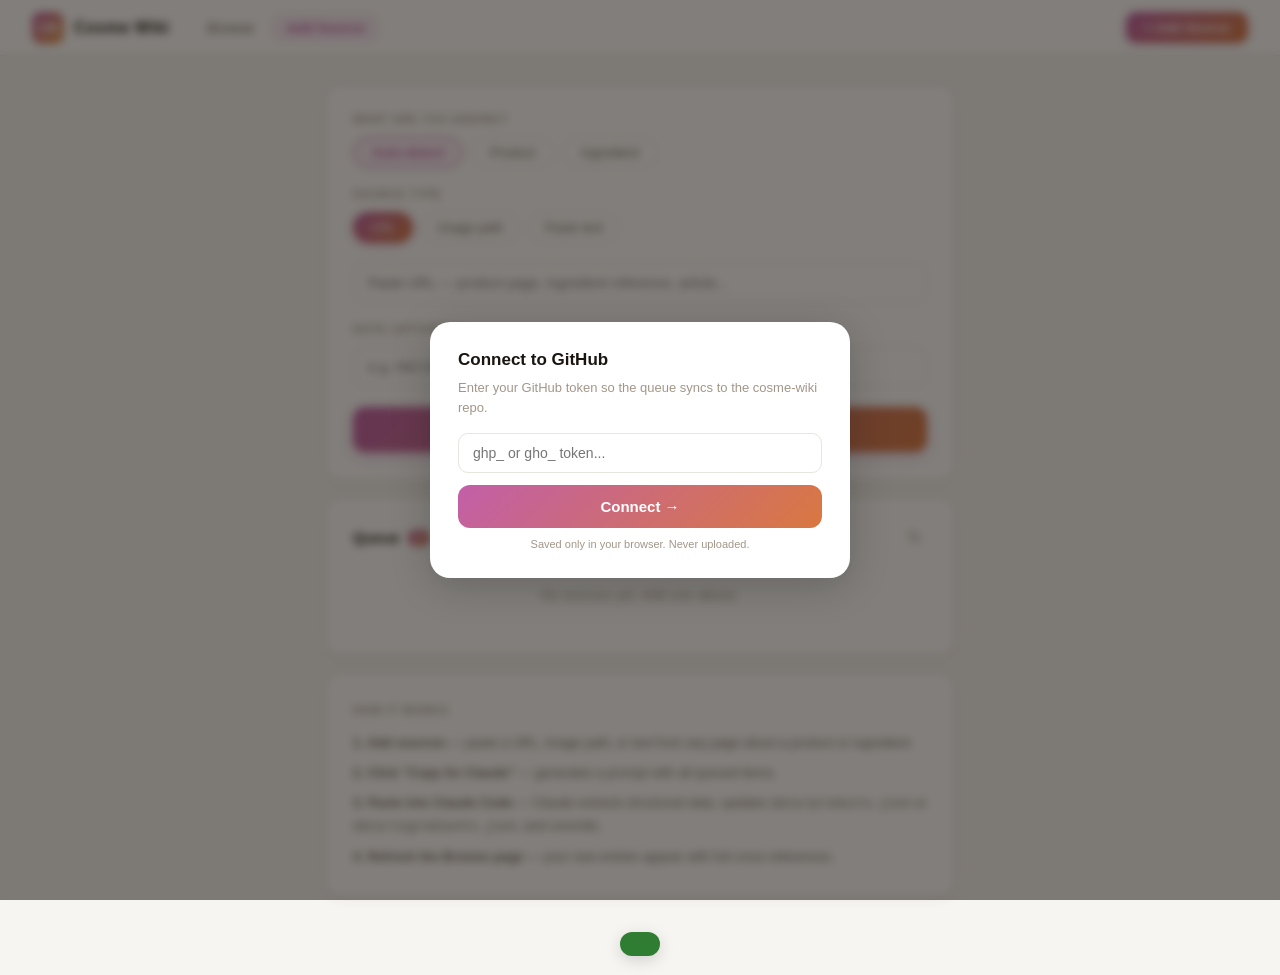
==== ingest/index.html @ 4647a8ac "Initial commit: Cosme Wiki product/ingredient database Static web app with bilingual EN/ZH product a" ====
<!DOCTYPE html>
<html lang="en">
<head>
  <meta charset="UTF-8">
  <meta name="viewport" content="width=device-width, initial-scale=1.0">
  <title>Add Source — Cosme Wiki</title>
  <link rel="stylesheet" href="../assets/style.css">
</head>
<body>

<div id="nav-placeholder"></div>

<div class="ingest-container">

  <div class="ingest-card">
    <div class="section-label">What are you adding?</div>
    <div class="entry-type-row" id="entry-type-row">
      <button class="entry-type-btn active" data-etype="auto" onclick="setEntryType('auto', this)">Auto-detect</button>
      <button class="entry-type-btn" data-etype="product" onclick="setEntryType('product', this)">Product</button>
      <button class="entry-type-btn" data-etype="ingredient" onclick="setEntryType('ingredient', this)">Ingredient</button>
    </div>

    <div class="section-label">Source type</div>
    <div class="type-tabs">
      <button class="type-tab active" data-type="url" onclick="setType('url', this)">URL</button>
      <button class="type-tab" data-type="image" onclick="setType('image', this)">Image path</button>
      <button class="type-tab" data-type="text" onclick="setType('text', this)">Paste text</button>
    </div>

    <div id="input-url">
      <input class="ingest-input" type="url" id="url-input" placeholder="Paste URL — product page, ingredient reference, article..." />
    </div>

    <div id="input-image" style="display:none">
      <input class="ingest-input" type="text" id="image-input" placeholder="Paste full file path, e.g. C:\Users\shanshan\Pictures\ingredient-label.jpg" />
      <div style="font-size:11px; color:var(--muted); margin-top:6px;">Tip: in File Explorer, click the address bar to copy the path, then add the filename.</div>
    </div>

    <div id="input-text" style="display:none">
      <textarea class="ingest-textarea" id="text-input" placeholder="Paste any content — ingredient list from a product page, a formulation note, a supplier spec sheet..."></textarea>
    </div>

    <div style="margin-top: 20px;">
      <div class="section-label">Note (optional)</div>
      <input class="ingest-input" type="text" id="note-input" placeholder="e.g. INCI list from CeraVe bottle, check Retinol concentration" />
    </div>

    <div style="margin-top: 20px;">
      <button class="btn-primary" onclick="addToQueue()">Add to queue &rarr;</button>
    </div>
  </div>

  <!-- Queue -->
  <div class="ingest-card">
    <div class="queue-header">
      <div style="display:flex; align-items:center; gap:8px;">
        <span style="font-weight:600; font-size:15px;">Queue</span>
        <span class="queue-count" id="queue-count">0</span>
        <span id="queue-status" style="font-size:12px; color:var(--muted);"></span>
      </div>
      <button onclick="refreshQueue()" title="Refresh from GitHub" style="background:none; border:none; cursor:pointer; font-size:16px; color:var(--muted); padding:2px 6px; font-family:inherit;">&#8635;</button>
    </div>

    <div id="queue-list">
      <div class="queue-empty">No sources yet. Add one above.</div>
    </div>

    <div class="queue-actions" id="queue-actions" style="display:none;">
      <button class="btn-copy" onclick="copyQueueForClaude()">Copy for Claude</button>
      <button class="btn-ghost" onclick="clearQueue()">Clear all</button>
    </div>
  </div>

  <!-- How it works -->
  <div class="ingest-card" style="font-size:13px; color:var(--text2); line-height:1.7;">
    <div class="section-label" style="margin-bottom:12px;">How it works</div>
    <p><strong>1. Add sources</strong> — paste a URL, image path, or text from any page about a product or ingredient.</p>
    <p style="margin-top:8px;"><strong>2. Click "Copy for Claude"</strong> — generates a prompt with all queued items.</p>
    <p style="margin-top:8px;"><strong>3. Paste into Claude Code</strong> — Claude extracts structured data, updates <code>data/products.json</code> or <code>data/ingredients.json</code>, and commits.</p>
    <p style="margin-top:8px;"><strong>4. Refresh the Browse page</strong> — your new entries appear with full cross-references.</p>
  </div>

</div>

<!-- Token banner -->
<div id="token-banner" style="display:none; position:fixed; inset:0; background:rgba(26,21,16,0.55); backdrop-filter:blur(4px); z-index:200; align-items:center; justify-content:center; padding:16px;">
  <div style="background:white; border-radius:20px; padding:28px; max-width:420px; width:100%; box-shadow:0 8px 40px rgba(0,0,0,0.2);">
    <div style="font-weight:700; font-size:17px; margin-bottom:8px; color:var(--text);">Connect to GitHub</div>
    <div style="font-size:13px; color:var(--muted); margin-bottom:16px; line-height:1.5;">Enter your GitHub token so the queue syncs to the cosme-wiki repo.</div>
    <input id="token-input" type="password" placeholder="ghp_ or gho_ token..."
      style="width:100%; padding:11px 14px; border:1.5px solid var(--border); border-radius:10px; font-size:14px; margin-bottom:12px; outline:none; font-family:inherit;"
      onkeydown="if(event.key==='Enter') saveToken()" />
    <button onclick="saveToken()" style="width:100%; padding:13px; background:linear-gradient(135deg,#c25fa8,#d97840); color:white; border:none; border-radius:12px; font-size:15px; font-weight:700; cursor:pointer; font-family:inherit;">Connect &rarr;</button>
    <div style="font-size:11px; color:var(--muted); margin-top:10px; text-align:center;">Saved only in your browser. Never uploaded.</div>
  </div>
</div>

<div class="toast" id="toast"></div>

<script src="../assets/nav.js"></script>
<script>
  var REPO = 'Pallas-Kittie/cosme-wiki';
  var QUEUE_PATH = '_sources/queue.json';
  var ghToken = localStorage.getItem('cosme-wiki-token') || '';
  var queueSha = '';
  var queue = [];
  var githubLoaded = false;
  var currentType = 'url';
  var currentEntryType = 'auto';

  var SOURCE_LABELS = { url: 'URL', image: 'Image', text: 'Pasted Text' };
  var ENTRY_LABELS = { auto: 'Auto-detect', product: 'Product', ingredient: 'Ingredient' };

  window.addEventListener('DOMContentLoaded', function() {
    renderNav('ingest');
    if (!ghToken) showTokenPrompt(); else loadQueueFromGitHub();
  });

  function showTokenPrompt() { document.getElementById('token-banner').style.display = 'flex'; }

  function saveToken() {
    var t = document.getElementById('token-input').value.trim();
    if (!t) return;
    ghToken = t;
    localStorage.setItem('cosme-wiki-token', t);
    document.getElementById('token-banner').style.display = 'none';
    loadQueueFromGitHub();
  }

  function setType(type, el) {
    currentType = type;
    document.querySelectorAll('.type-tab').forEach(function(t) { t.classList.remove('active'); });
    el.classList.add('active');
    ['url','image','text'].forEach(function(t) {
      document.getElementById('input-' + t).style.display = t === type ? 'block' : 'none';
    });
  }

  function setEntryType(etype, el) {
    currentEntryType = etype;
    document.querySelectorAll('.entry-type-btn').forEach(function(b) { b.classList.remove('active'); });
    el.classList.add('active');
  }

  function getSourceValue() {
    if (currentType === 'url') return document.getElementById('url-input').value.trim();
    if (currentType === 'image') return document.getElementById('image-input').value.trim();
    if (currentType === 'text') return document.getElementById('text-input').value.trim();
    return '';
  }

  function clearInputs() {
    document.getElementById('url-input').value = '';
    document.getElementById('image-input').value = '';
    document.getElementById('text-input').value = '';
    document.getElementById('note-input').value = '';
  }

  function addToQueue() {
    var source = getSourceValue();
    if (!source) { showToast('Please add a source first', true); return; }
    if (!githubLoaded) { showToast('Queue not loaded yet — wait a moment', true); return; }
    var note = document.getElementById('note-input').value.trim();
    var item = {
      id: Date.now(),
      type: currentType,
      entry_type: currentEntryType,
      source: currentType === 'text' ? '[pasted text]' : source,
      content: currentType === 'text' ? source : undefined,
      note: note,
      added: new Date().toISOString()
    };
    queue.push(item);
    renderQueue();
    clearInputs();
    showToast('Saving...');
    saveQueueToGitHub(function() { showToast('Added to queue'); });
  }

  function removeFromQueue(id) {
    queue = queue.filter(function(item) { return item.id !== id; });
    renderQueue();
    saveQueueToGitHub(function() { showToast('Removed'); });
  }

  function clearQueue() {
    if (!confirm('Clear all ' + queue.length + ' items from the queue?')) return;
    queue = [];
    renderQueue();
    saveQueueToGitHub(function() { showToast('Queue cleared'); });
  }

  function renderQueue() {
    var list = document.getElementById('queue-list');
    var count = document.getElementById('queue-count');
    var actions = document.getElementById('queue-actions');
    count.textContent = queue.length;
    actions.style.display = queue.length ? 'flex' : 'none';
    if (!queue.length) {
      list.innerHTML = '<div class="queue-empty">No sources yet. Add one above.</div>';
      return;
    }
    list.innerHTML = queue.map(function(item) {
      return '<div class="queue-item">' +
        '<div class="queue-item-icon">' + escHtml((item.entry_type || 'auto').slice(0,3).toUpperCase()) + '</div>' +
        '<div class="queue-item-body">' +
          '<div class="queue-item-source">' + (item.type === 'text' ? escHtml(truncate(item.content || '', 60)) : escHtml(truncate(item.source, 60))) + '</div>' +
          '<div class="queue-item-meta">' +
            '<span class="meta-pill">' + escHtml(SOURCE_LABELS[item.type] || item.type) + '</span>' +
            '<span class="meta-pill">' + escHtml(ENTRY_LABELS[item.entry_type] || item.entry_type) + '</span>' +
            (item.note ? '<span class="meta-pill">' + escHtml(truncate(item.note, 30)) + '</span>' : '') +
          '</div>' +
        '</div>' +
        '<div class="queue-item-remove" onclick="removeFromQueue(' + item.id + ')" title="Remove">&#10005;</div>' +
      '</div>';
    }).join('');
  }

  function copyQueueForClaude() {
    if (!queue.length) return;
    var lines = [
      'Please ingest the following sources into the Cosme Wiki at E:\\cosme-wiki\\',
      '',
      'For each source, extract structured data and add it to the correct JSON file:',
      '- Products → E:\\cosme-wiki\\data\\products.json',
      '- Ingredients → E:\\cosme-wiki\\data\\ingredients.json',
      '',
      'See E:\\cosme-wiki\\_schema\\cosme-rules.md for field definitions and extraction rules.',
      'After updating the data files, run: cd E:\\cosme-wiki && git add data/ && git commit -m "ingest: add entries from queue"',
      ''
    ];
    queue.forEach(function(item, i) {
      lines.push((i + 1) + '. **Type:** ' + SOURCE_LABELS[item.type] + ' | **Entry type:** ' + ENTRY_LABELS[item.entry_type]);
      if (item.type === 'text') {
        lines.push('   **Content:**');
        lines.push('');
        lines.push(item.content || '');
        lines.push('');
      } else {
        lines.push('   **Source:** ' + item.source);
      }
      if (item.note) lines.push('   **Note:** ' + item.note);
      lines.push('');
    });
    navigator.clipboard.writeText(lines.join('\n')).then(function() {
      showToast('Copied! Paste into Claude Code');
    });
  }

  function loadQueueFromGitHub() {
    setQueueStatus('loading');
    fetch('https://api.github.com/repos/' + REPO + '/contents/' + QUEUE_PATH, {
      headers: { 'Authorization': 'token ' + ghToken, 'Accept': 'application/vnd.github.v3+json' }
    })
    .then(function(r) {
      if (r.status === 401) { ghToken = ''; localStorage.removeItem('cosme-wiki-token'); showTokenPrompt(); throw new Error('Bad token'); }
      if (!r.ok) throw new Error('Load failed: ' + r.status);
      return r.json();
    })
    .then(function(file) {
      queueSha = file.sha;
      var decoded = atob(file.content.replace(/\n/g, ''));
      queue = JSON.parse(decoded) || [];
      githubLoaded = true;
      setQueueStatus('loaded');
      renderQueue();
    })
    .catch(function(err) {
      if (err.message !== 'Bad token') {
        setQueueStatus('error');
        githubLoaded = true;
      }
    });
  }

  function saveQueueToGitHub(onDone) {
    var content = btoa(unescape(encodeURIComponent(JSON.stringify(queue, null, 2))));
    var body = { message: 'Update queue', content: content, sha: queueSha };
    fetch('https://api.github.com/repos/' + REPO + '/contents/' + QUEUE_PATH, {
      method: 'PUT',
      headers: { 'Authorization': 'token ' + ghToken, 'Accept': 'application/vnd.github.v3+json', 'Content-Type': 'application/json' },
      body: JSON.stringify(body)
    })
    .then(function(r) {
      if (r.status === 409) {
        showToast('Queue changed elsewhere — resyncing...', true);
        return fetch('https://api.github.com/repos/' + REPO + '/contents/' + QUEUE_PATH, {
          headers: { 'Authorization': 'token ' + ghToken, 'Accept': 'application/vnd.github.v3+json' }
        }).then(function(r2) { return r2.json(); }).then(function(file) {
          queueSha = file.sha;
          return saveQueueToGitHub(onDone);
        });
      }
      if (!r.ok) throw new Error('Save failed: ' + r.status);
      return r.json();
    })
    .then(function(data) {
      if (data && data.content && data.content.sha) queueSha = data.content.sha;
      if (onDone) onDone();
    })
    .catch(function() { showToast('Could not save to GitHub', true); });
  }

  function setQueueStatus(state) {
    var el = document.getElementById('queue-status');
    if (state === 'loading') el.textContent = 'Loading...';
    else if (state === 'loaded') el.textContent = '';
    else if (state === 'error') el.innerHTML = 'Could not load — <a href="#" onclick="refreshQueue();return false;" style="color:var(--accent)">retry</a>';
  }

  function refreshQueue() { githubLoaded = false; loadQueueFromGitHub(); }

  function escHtml(s) { return String(s || '').replace(/&/g,'&amp;').replace(/</g,'&lt;').replace(/>/g,'&gt;').replace(/"/g,'&quot;'); }
  function truncate(str, n) { return str.length > n ? str.slice(0, n) + '...' : str; }

  var toastTimer;
  function showToast(msg, isWarning) {
    var toast = document.getElementById('toast');
    toast.textContent = msg;
    toast.style.background = isWarning ? '#c03020' : '#2e7d32';
    toast.classList.add('show');
    clearTimeout(toastTimer);
    toastTimer = setTimeout(function() { toast.classList.remove('show'); }, 2500);
  }
</script>
</body>
</html>
---- assets/style.css ----
:root {
  --bg: #f7f5f2;
  --surface: #ffffff;
  --surface2: #faf9f7;
  --border: #e8e4de;
  --accent: #c25fa8;
  --accent2: #e8a04a;
  --accent-soft: #fceef8;
  --text: #1a1510;
  --text2: #6b5f52;
  --muted: #a39688;
  --tag-bg: #f3ede8;
  --radius: 16px;
  --radius-sm: 10px;
  --shadow: 0 2px 12px rgba(60,30,10,0.07);
  --shadow-lg: 0 8px 32px rgba(60,30,10,0.12);
}

* { box-sizing: border-box; margin: 0; padding: 0; }

body {
  font-family: -apple-system, BlinkMacSystemFont, 'Segoe UI', 'PingFang SC', 'Microsoft YaHei', sans-serif;
  background: var(--bg);
  color: var(--text);
  min-height: 100vh;
}

a { color: inherit; text-decoration: none; }
a:hover { color: var(--accent); }

/* ── NAV ── */
.nav {
  background: var(--surface);
  border-bottom: 1px solid var(--border);
  padding: 0 32px;
  display: flex;
  align-items: center;
  gap: 24px;
  height: 56px;
  position: sticky;
  top: 0;
  z-index: 100;
  box-shadow: 0 1px 0 var(--border);
}

.nav-logo {
  display: flex;
  align-items: center;
  gap: 10px;
  font-size: 16px;
  font-weight: 800;
  letter-spacing: 0.5px;
  color: var(--text);
  flex-shrink: 0;
}

.nav-logo-mark {
  width: 32px; height: 32px;
  background: linear-gradient(135deg, #c25fa8, #e8a04a);
  border-radius: 9px;
  display: flex; align-items: center; justify-content: center;
  color: #fff;
  font-size: 12px;
  font-weight: 900;
  letter-spacing: 0;
}

.nav-links {
  display: flex;
  gap: 4px;
  flex: 1;
}

.nav-link {
  padding: 6px 14px;
  border-radius: 8px;
  font-size: 14px;
  font-weight: 500;
  color: var(--text2);
  transition: all 0.12s;
}

.nav-link:hover { background: var(--tag-bg); color: var(--text); }
.nav-link.active { background: var(--accent-soft); color: var(--accent); font-weight: 600; }

.nav-right {
  margin-left: auto;
}

.btn-ingest {
  padding: 8px 18px;
  background: linear-gradient(135deg, #c25fa8, #d97840);
  color: #fff;
  border: none;
  border-radius: 10px;
  font-size: 13px;
  font-weight: 700;
  cursor: pointer;
  font-family: inherit;
  letter-spacing: 0.2px;
  box-shadow: 0 2px 8px rgba(194,95,168,0.25);
  transition: all 0.12s;
  text-decoration: none;
  display: inline-block;
}

.btn-ingest:hover {
  background: linear-gradient(135deg, #a84d91, #c06830);
  box-shadow: 0 4px 14px rgba(194,95,168,0.35);
  color: #fff;
}

/* ── PAGE LAYOUT ── */
.page { max-width: 1280px; margin: 0 auto; padding: 28px 32px 64px; }
.page-sm { max-width: 720px; margin: 0 auto; padding: 28px 24px 64px; }

/* ── FILTER BAR ── */
.filter-bar {
  background: var(--surface);
  border: 1px solid var(--border);
  border-radius: var(--radius);
  padding: 20px 24px;
  margin-bottom: 24px;
  display: flex;
  flex-wrap: wrap;
  gap: 12px;
  align-items: flex-end;
  box-shadow: var(--shadow);
}

.filter-group { display: flex; flex-direction: column; gap: 6px; min-width: 140px; flex: 1; }
.filter-label { font-size: 11px; font-weight: 600; text-transform: uppercase; letter-spacing: 0.06em; color: var(--muted); }

.filter-input,
.filter-select {
  padding: 9px 12px;
  border: 1.5px solid var(--border);
  border-radius: var(--radius-sm);
  font-size: 13px;
  font-family: inherit;
  color: var(--text);
  background: var(--surface);
  outline: none;
  transition: border-color 0.12s;
  width: 100%;
}

.filter-input:focus,
.filter-select:focus { border-color: var(--accent); }

.filter-search { flex: 2; min-width: 200px; }

.btn-reset {
  padding: 9px 16px;
  border: 1.5px solid var(--border);
  background: var(--surface);
  border-radius: var(--radius-sm);
  font-size: 13px;
  font-family: inherit;
  color: var(--text2);
  cursor: pointer;
  align-self: flex-end;
  white-space: nowrap;
  transition: all 0.12s;
}
.btn-reset:hover { border-color: var(--accent); color: var(--accent); }

/* ── TABS ── */
.tabs {
  display: flex;
  gap: 4px;
  margin-bottom: 20px;
}

.tab {
  padding: 9px 22px;
  border-radius: var(--radius-sm);
  font-size: 14px;
  font-weight: 600;
  cursor: pointer;
  border: 1.5px solid var(--border);
  background: var(--surface);
  color: var(--text2);
  transition: all 0.12s;
}

.tab:hover { background: var(--tag-bg); color: var(--text); }
.tab.active { background: var(--accent); color: #fff; border-color: var(--accent); box-shadow: 0 2px 8px rgba(194,95,168,0.25); }

/* ── RESULT COUNT ── */
.result-count { font-size: 13px; color: var(--muted); margin-bottom: 16px; }

/* ── CARD GRID ── */
.card-grid {
  display: grid;
  grid-template-columns: repeat(auto-fill, minmax(260px, 1fr));
  gap: 20px;
}

.card {
  background: var(--surface);
  border: 1px solid var(--border);
  border-radius: var(--radius);
  overflow: hidden;
  box-shadow: var(--shadow);
  transition: box-shadow 0.15s, transform 0.15s;
  cursor: pointer;
  display: flex;
  flex-direction: column;
}

.card:hover {
  box-shadow: var(--shadow-lg);
  transform: translateY(-2px);
}

.card-img {
  width: 100%;
  height: 180px;
  object-fit: cover;
  background: linear-gradient(135deg, #f0e8f4, #f4ede4);
  display: flex;
  align-items: center;
  justify-content: center;
  font-size: 48px;
  color: var(--muted);
  flex-shrink: 0;
}

.card-img img { width: 100%; height: 100%; object-fit: cover; }

.card-swatch {
  width: 100%;
  height: 80px;
  flex-shrink: 0;
}

.card-body { padding: 16px 18px 18px; flex: 1; display: flex; flex-direction: column; }

.card-name {
  font-size: 15px;
  font-weight: 700;
  color: var(--text);
  margin-bottom: 2px;
  line-height: 1.35;
}

.card-name-zh {
  font-size: 13px;
  color: var(--text2);
  margin-bottom: 10px;
}

.tags { display: flex; flex-wrap: wrap; gap: 5px; margin-bottom: 10px; }

.tag {
  font-size: 11px;
  padding: 3px 9px;
  border-radius: 20px;
  background: var(--tag-bg);
  color: var(--text2);
  font-weight: 500;
}

.tag-accent { background: var(--accent-soft); color: var(--accent); }
.tag-warn { background: #fff3e8; color: #c06830; }
.tag-ok { background: #e8f5ee; color: #2e7d52; }
.tag-bad { background: #fceae8; color: #c03020; }
.tag-nr { background: #f3f0e8; color: #8b7a40; }

.card-brand { font-size: 12px; color: var(--muted); margin-top: auto; padding-top: 8px; }

/* ── EMPTY STATE ── */
.empty-state {
  grid-column: 1 / -1;
  text-align: center;
  padding: 64px 32px;
  color: var(--muted);
  font-size: 14px;
}

/* ── DETAIL PAGES ── */
.detail-grid {
  display: grid;
  grid-template-columns: 360px 1fr;
  gap: 32px;
  align-items: start;
}

@media (max-width: 900px) {
  .detail-grid { grid-template-columns: 1fr; }
}

.detail-photo {
  background: linear-gradient(135deg, #f0e8f4, #f4ede4);
  border-radius: var(--radius);
  overflow: hidden;
  aspect-ratio: 1;
  display: flex;
  align-items: center;
  justify-content: center;
  border: 1px solid var(--border);
  font-size: 80px;
  color: var(--muted);
  box-shadow: var(--shadow);
}

.detail-photo img { width: 100%; height: 100%; object-fit: cover; }

.detail-panel {
  display: flex;
  flex-direction: column;
  gap: 24px;
}

.detail-section {
  background: var(--surface);
  border: 1px solid var(--border);
  border-radius: var(--radius);
  padding: 22px 24px;
  box-shadow: var(--shadow);
}

.detail-section-title {
  font-size: 11px;
  font-weight: 700;
  text-transform: uppercase;
  letter-spacing: 0.08em;
  color: var(--muted);
  margin-bottom: 14px;
}

.detail-name {
  font-size: 26px;
  font-weight: 800;
  color: var(--text);
  line-height: 1.2;
  margin-bottom: 4px;
}

.detail-name-zh {
  font-size: 18px;
  color: var(--text2);
  margin-bottom: 12px;
}

.detail-brand { font-size: 14px; color: var(--muted); margin-bottom: 14px; }

.kv-table { width: 100%; border-collapse: collapse; }
.kv-table tr td { padding: 7px 0; font-size: 14px; vertical-align: top; }
.kv-table tr td:first-child { color: var(--muted); width: 140px; font-size: 13px; }
.kv-table tr + tr td { border-top: 1px solid var(--border); }

.approval-grid {
  display: grid;
  grid-template-columns: repeat(3, 1fr);
  gap: 10px;
}

.approval-cell {
  background: var(--surface2);
  border: 1px solid var(--border);
  border-radius: var(--radius-sm);
  padding: 10px 12px;
  text-align: center;
}

.approval-country { font-size: 11px; font-weight: 700; color: var(--muted); text-transform: uppercase; letter-spacing: 0.06em; margin-bottom: 4px; }
.approval-badge { font-size: 12px; font-weight: 700; padding: 3px 10px; border-radius: 20px; display: inline-block; }
.badge-approved { background: #e8f5ee; color: #2e7d52; }
.badge-restricted { background: #fff3e8; color: #c06830; }
.badge-prohibited { background: #fceae8; color: #c03020; }
.badge-notlisted { background: var(--tag-bg); color: var(--muted); }

.usage-grid {
  display: grid;
  grid-template-columns: repeat(4, 1fr);
  gap: 8px;
}

.usage-cell {
  background: var(--surface2);
  border: 1px solid var(--border);
  border-radius: var(--radius-sm);
  padding: 10px 8px;
  text-align: center;
}

.usage-area { font-size: 11px; font-weight: 700; color: var(--muted); text-transform: uppercase; letter-spacing: 0.05em; margin-bottom: 5px; }
.usage-code { font-size: 16px; font-weight: 800; }
.code-M { color: #2e7d52; }
.code-S { color: #c06830; }
.code-NR { color: #a08040; }
.code-X { color: #c03020; }

.ingredient-list { display: flex; flex-direction: column; gap: 2px; }

.ingredient-item {
  padding: 8px 12px;
  border-radius: 8px;
  font-size: 13px;
  display: flex;
  align-items: center;
  gap: 8px;
  transition: background 0.1s;
}

.ingredient-item:hover { background: var(--tag-bg); }

.ingredient-item a {
  color: var(--accent);
  font-weight: 500;
  text-decoration: none;
}

.ingredient-item a:hover { text-decoration: underline; }

.ingredient-item.no-link { color: var(--text2); }
.ingredient-idx { color: var(--muted); font-size: 11px; min-width: 22px; }

.products-grid {
  display: grid;
  grid-template-columns: repeat(auto-fill, minmax(180px, 1fr));
  gap: 12px;
}

.mini-card {
  background: var(--surface2);
  border: 1px solid var(--border);
  border-radius: var(--radius-sm);
  padding: 14px;
  cursor: pointer;
  transition: box-shadow 0.12s;
}

.mini-card:hover { box-shadow: var(--shadow-lg); }
.mini-card-name { font-size: 13px; font-weight: 700; margin-bottom: 3px; }
.mini-card-sub { font-size: 11px; color: var(--muted); }

.swatch-strip {
  width: 100%;
  height: 12px;
  border-radius: 6px;
  margin-top: 10px;
}

.rating { color: var(--accent); font-size: 18px; letter-spacing: 1px; }

/* ── BACK LINK ── */
.back-link {
  display: inline-flex;
  align-items: center;
  gap: 6px;
  font-size: 13px;
  color: var(--muted);
  margin-bottom: 20px;
  padding: 6px 12px;
  border-radius: 8px;
  transition: all 0.12s;
}
.back-link:hover { background: var(--tag-bg); color: var(--text); }

/* ── INGEST PAGE ── */
.ingest-container { max-width: 680px; margin: 0 auto; padding: 28px 24px 64px; }

.ingest-card {
  background: var(--surface);
  border: 1px solid var(--border);
  border-radius: var(--radius);
  padding: 28px;
  margin-bottom: 16px;
  box-shadow: var(--shadow);
}

.section-label {
  font-size: 11px;
  font-weight: 700;
  text-transform: uppercase;
  letter-spacing: 0.08em;
  color: var(--muted);
  margin-bottom: 12px;
}

.type-tabs { display: flex; gap: 8px; margin-bottom: 20px; flex-wrap: wrap; }

.type-tab {
  padding: 7px 16px;
  border-radius: 20px;
  border: 1.5px solid var(--border);
  background: var(--surface);
  font-size: 13px;
  font-weight: 500;
  cursor: pointer;
  color: var(--text2);
  transition: all 0.12s;
  font-family: inherit;
}

.type-tab:hover { border-color: var(--accent); color: var(--accent); background: var(--accent-soft); }
.type-tab.active { background: linear-gradient(135deg, #c25fa8, #d97840); border-color: transparent; color: white; box-shadow: 0 2px 8px rgba(194,95,168,0.3); }

.ingest-input,
.ingest-textarea {
  width: 100%;
  padding: 11px 14px;
  border: 1.5px solid var(--border);
  border-radius: var(--radius-sm);
  font-size: 14px;
  font-family: inherit;
  color: var(--text);
  background: var(--surface);
  outline: none;
  transition: border-color 0.12s;
  margin-bottom: 0;
}

.ingest-input:focus, .ingest-textarea:focus { border-color: var(--accent); box-shadow: 0 0 0 3px rgba(194,95,168,0.12); }
.ingest-textarea { resize: vertical; min-height: 100px; }

.entry-type-row { display: flex; gap: 8px; margin-bottom: 20px; flex-wrap: wrap; }

.entry-type-btn {
  padding: 7px 18px;
  border-radius: 20px;
  border: 1.5px solid var(--border);
  background: var(--surface);
  font-size: 13px;
  font-weight: 500;
  cursor: pointer;
  color: var(--text2);
  transition: all 0.12s;
  font-family: inherit;
}
.entry-type-btn:hover { border-color: var(--accent); color: var(--accent); }
.entry-type-btn.active { background: var(--accent-soft); color: var(--accent); border-color: var(--accent); font-weight: 700; }

.btn-primary {
  width: 100%;
  padding: 14px;
  background: linear-gradient(135deg, #c25fa8, #d97840);
  color: white;
  border: none;
  border-radius: 12px;
  font-size: 15px;
  font-weight: 700;
  cursor: pointer;
  font-family: inherit;
  transition: all 0.12s;
  box-shadow: 0 4px 14px rgba(194,95,168,0.3);
  letter-spacing: 0.01em;
}
.btn-primary:hover { background: linear-gradient(135deg, #a84d91, #c06830); box-shadow: 0 6px 18px rgba(194,95,168,0.4); transform: translateY(-1px); }
.btn-primary:active { transform: translateY(0); }
.btn-primary:disabled { background: var(--border); box-shadow: none; cursor: not-allowed; }

.queue-header { display: flex; align-items: center; justify-content: space-between; margin-bottom: 14px; }
.queue-count { background: linear-gradient(135deg, #c25fa8, #d97840); color: white; font-size: 11px; font-weight: 700; padding: 2px 8px; border-radius: 10px; }
.queue-empty { text-align: center; padding: 24px; color: var(--muted); font-size: 14px; }

.queue-item { display: flex; align-items: flex-start; gap: 12px; padding: 12px 0; border-bottom: 1px solid var(--border); }
.queue-item:last-child { border-bottom: none; }
.queue-item-icon { width: 32px; height: 32px; border-radius: 8px; background: var(--tag-bg); display: flex; align-items: center; justify-content: center; font-size: 13px; font-weight: 700; color: var(--accent); flex-shrink: 0; }
.queue-item-body { flex: 1; min-width: 0; }
.queue-item-source { font-size: 13px; font-weight: 500; white-space: nowrap; overflow: hidden; text-overflow: ellipsis; margin-bottom: 3px; }
.queue-item-meta { display: flex; gap: 6px; flex-wrap: wrap; }
.meta-pill { font-size: 11px; padding: 2px 8px; border-radius: 10px; background: var(--tag-bg); color: var(--text2); }
.queue-item-remove { cursor: pointer; color: var(--muted); font-size: 16px; padding: 2px; flex-shrink: 0; line-height: 1; }
.queue-item-remove:hover { color: #c03020; }

.queue-actions { display: flex; gap: 8px; margin-top: 14px; }

.btn-copy {
  flex: 1;
  padding: 11px;
  background: var(--accent-soft);
  color: var(--accent);
  border: 1.5px solid rgba(194,95,168,0.3);
  border-radius: var(--radius-sm);
  font-size: 13px;
  font-weight: 600;
  cursor: pointer;
  font-family: inherit;
  transition: all 0.12s;
}

.btn-copy:hover { background: linear-gradient(135deg, #c25fa8, #d97840); color: white; border-color: transparent; }

.btn-ghost {
  padding: 11px 16px;
  border: 1.5px solid var(--border);
  background: white;
  border-radius: var(--radius-sm);
  font-size: 13px;
  cursor: pointer;
  color: var(--text2);
  font-family: inherit;
  transition: all 0.12s;
}
.btn-ghost:hover { border-color: var(--accent); color: var(--accent); }

.toast {
  position: fixed;
  bottom: 24px;
  left: 50%;
  transform: translateX(-50%) translateY(80px);
  background: #2e7d32;
  color: white;
  padding: 12px 20px;
  border-radius: 12px;
  font-size: 14px;
  font-weight: 500;
  transition: transform 0.3s ease;
  z-index: 1000;
  white-space: nowrap;
  box-shadow: 0 4px 16px rgba(0,0,0,0.15);
}
.toast.show { transform: translateX(-50%) translateY(0); }

@media (max-width: 768px) {
  .nav { padding: 0 16px; }
  .page { padding: 20px 16px 48px; }
  .filter-bar { gap: 10px; }
  .detail-grid { grid-template-columns: 1fr; }
  .approval-grid { grid-template-columns: repeat(3, 1fr); }
  .usage-grid { grid-template-columns: repeat(4, 1fr); }
}
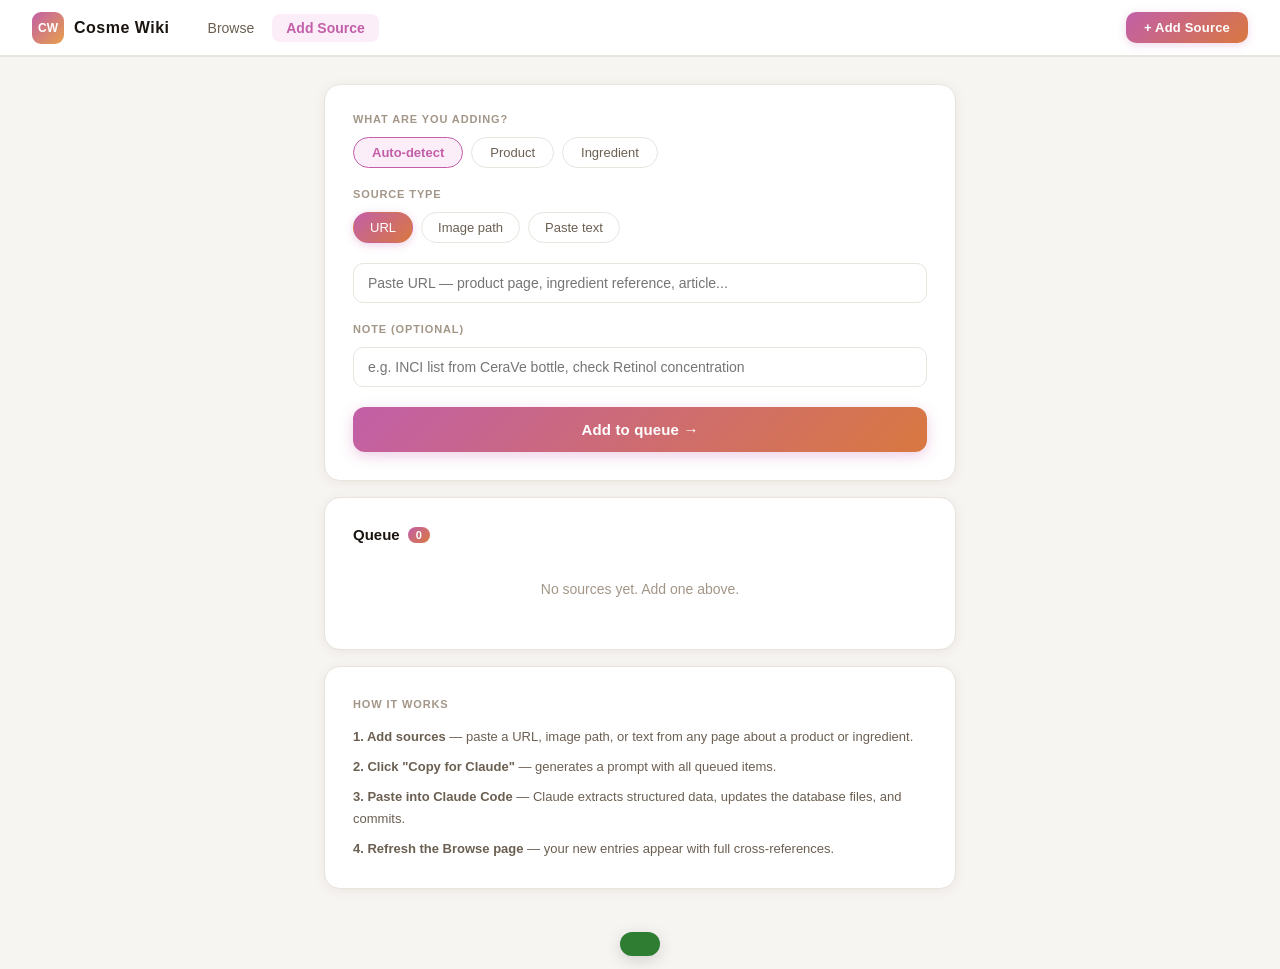
==== commit 3ce71da9: "fix: replace GitHub API queue with localStorage — no token needed" ====
--- a/ingest/index.html
+++ b/ingest/index.html
@@ -33,7 +33,7 @@
 
     <div id="input-image" style="display:none">
       <input class="ingest-input" type="text" id="image-input" placeholder="Paste full file path, e.g. C:\Users\shanshan\Pictures\ingredient-label.jpg" />
-      <div style="font-size:11px; color:var(--muted); margin-top:6px;">Tip: in File Explorer, click the address bar to copy the path, then add the filename.</div>
+      <div style="font-size:11px; color:var(--muted); margin-top:6px;">In File Explorer, click the address bar to copy the path, then add the filename.</div>
     </div>
 
     <div id="input-text" style="display:none">
@@ -56,9 +56,7 @@
       <div style="display:flex; align-items:center; gap:8px;">
         <span style="font-weight:600; font-size:15px;">Queue</span>
         <span class="queue-count" id="queue-count">0</span>
-        <span id="queue-status" style="font-size:12px; color:var(--muted);"></span>
       </div>
-      <button onclick="refreshQueue()" title="Refresh from GitHub" style="background:none; border:none; cursor:pointer; font-size:16px; color:var(--muted); padding:2px 6px; font-family:inherit;">&#8635;</button>
     </div>
 
     <div id="queue-list">
@@ -76,35 +74,18 @@
     <div class="section-label" style="margin-bottom:12px;">How it works</div>
     <p><strong>1. Add sources</strong> — paste a URL, image path, or text from any page about a product or ingredient.</p>
     <p style="margin-top:8px;"><strong>2. Click "Copy for Claude"</strong> — generates a prompt with all queued items.</p>
-    <p style="margin-top:8px;"><strong>3. Paste into Claude Code</strong> — Claude extracts structured data, updates <code>data/products.json</code> or <code>data/ingredients.json</code>, and commits.</p>
+    <p style="margin-top:8px;"><strong>3. Paste into Claude Code</strong> — Claude extracts structured data, updates the database files, and commits.</p>
     <p style="margin-top:8px;"><strong>4. Refresh the Browse page</strong> — your new entries appear with full cross-references.</p>
   </div>
 
 </div>
 
-<!-- Token banner -->
-<div id="token-banner" style="display:none; position:fixed; inset:0; background:rgba(26,21,16,0.55); backdrop-filter:blur(4px); z-index:200; align-items:center; justify-content:center; padding:16px;">
-  <div style="background:white; border-radius:20px; padding:28px; max-width:420px; width:100%; box-shadow:0 8px 40px rgba(0,0,0,0.2);">
-    <div style="font-weight:700; font-size:17px; margin-bottom:8px; color:var(--text);">Connect to GitHub</div>
-    <div style="font-size:13px; color:var(--muted); margin-bottom:16px; line-height:1.5;">Enter your GitHub token so the queue syncs to the cosme-wiki repo.</div>
-    <input id="token-input" type="password" placeholder="ghp_ or gho_ token..."
-      style="width:100%; padding:11px 14px; border:1.5px solid var(--border); border-radius:10px; font-size:14px; margin-bottom:12px; outline:none; font-family:inherit;"
-      onkeydown="if(event.key==='Enter') saveToken()" />
-    <button onclick="saveToken()" style="width:100%; padding:13px; background:linear-gradient(135deg,#c25fa8,#d97840); color:white; border:none; border-radius:12px; font-size:15px; font-weight:700; cursor:pointer; font-family:inherit;">Connect &rarr;</button>
-    <div style="font-size:11px; color:var(--muted); margin-top:10px; text-align:center;">Saved only in your browser. Never uploaded.</div>
-  </div>
-</div>
-
 <div class="toast" id="toast"></div>
 
 <script src="../assets/nav.js"></script>
 <script>
-  var REPO = 'Pallas-Kittie/cosme-wiki';
-  var QUEUE_PATH = '_sources/queue.json';
-  var ghToken = localStorage.getItem('cosme-wiki-token') || '';
-  var queueSha = '';
+  var STORAGE_KEY = 'cosme-wiki-queue';
   var queue = [];
-  var githubLoaded = false;
   var currentType = 'url';
   var currentEntryType = 'auto';
 
@@ -113,18 +94,16 @@
 
   window.addEventListener('DOMContentLoaded', function() {
     renderNav('ingest');
-    if (!ghToken) showTokenPrompt(); else loadQueueFromGitHub();
+    loadQueue();
+    renderQueue();
   });
 
-  function showTokenPrompt() { document.getElementById('token-banner').style.display = 'flex'; }
-
-  function saveToken() {
-    var t = document.getElementById('token-input').value.trim();
-    if (!t) return;
-    ghToken = t;
-    localStorage.setItem('cosme-wiki-token', t);
-    document.getElementById('token-banner').style.display = 'none';
-    loadQueueFromGitHub();
+  function loadQueue() {
+    try { queue = JSON.parse(localStorage.getItem(STORAGE_KEY) || '[]'); } catch(e) { queue = []; }
+  }
+
+  function saveQueue() {
+    localStorage.setItem(STORAGE_KEY, JSON.stringify(queue));
   }
 
   function setType(type, el) {
@@ -159,7 +138,6 @@
   function addToQueue() {
     var source = getSourceValue();
     if (!source) { showToast('Please add a source first', true); return; }
-    if (!githubLoaded) { showToast('Queue not loaded yet — wait a moment', true); return; }
     var note = document.getElementById('note-input').value.trim();
     var item = {
       id: Date.now(),
@@ -171,23 +149,25 @@
       added: new Date().toISOString()
     };
     queue.push(item);
+    saveQueue();
     renderQueue();
     clearInputs();
-    showToast('Saving...');
-    saveQueueToGitHub(function() { showToast('Added to queue'); });
+    showToast('Added to queue');
   }
 
   function removeFromQueue(id) {
     queue = queue.filter(function(item) { return item.id !== id; });
-    renderQueue();
-    saveQueueToGitHub(function() { showToast('Removed'); });
+    saveQueue();
+    renderQueue();
+    showToast('Removed');
   }
 
   function clearQueue() {
-    if (!confirm('Clear all ' + queue.length + ' items from the queue?')) return;
+    if (!confirm('Clear all ' + queue.length + ' items?')) return;
     queue = [];
-    renderQueue();
-    saveQueueToGitHub(function() { showToast('Queue cleared'); });
+    saveQueue();
+    renderQueue();
+    showToast('Queue cleared');
   }
 
   function renderQueue() {
@@ -222,11 +202,11 @@
       'Please ingest the following sources into the Cosme Wiki at E:\\cosme-wiki\\',
       '',
       'For each source, extract structured data and add it to the correct JSON file:',
-      '- Products → E:\\cosme-wiki\\data\\products.json',
-      '- Ingredients → E:\\cosme-wiki\\data\\ingredients.json',
+      '- Products → E:\\cosme-wiki\\data\\products.json and data\\products.js',
+      '- Ingredients → E:\\cosme-wiki\\data\\ingredients.json and data\\ingredients.js',
       '',
       'See E:\\cosme-wiki\\_schema\\cosme-rules.md for field definitions and extraction rules.',
-      'After updating the data files, run: cd E:\\cosme-wiki && git add data/ && git commit -m "ingest: add entries from queue"',
+      'After updating the data files, commit with: git -C E:\\cosme-wiki add data/ && git -C E:\\cosme-wiki commit -m "ingest: [summary]" && git -C E:\\cosme-wiki push',
       ''
     ];
     queue.forEach(function(item, i) {
@@ -244,71 +224,10 @@
     });
     navigator.clipboard.writeText(lines.join('\n')).then(function() {
       showToast('Copied! Paste into Claude Code');
+    }).catch(function() {
+      showToast('Copy failed — try in a real browser (not file://)', true);
     });
   }
-
-  function loadQueueFromGitHub() {
-    setQueueStatus('loading');
-    fetch('https://api.github.com/repos/' + REPO + '/contents/' + QUEUE_PATH, {
-      headers: { 'Authorization': 'token ' + ghToken, 'Accept': 'application/vnd.github.v3+json' }
-    })
-    .then(function(r) {
-      if (r.status === 401) { ghToken = ''; localStorage.removeItem('cosme-wiki-token'); showTokenPrompt(); throw new Error('Bad token'); }
-      if (!r.ok) throw new Error('Load failed: ' + r.status);
-      return r.json();
-    })
-    .then(function(file) {
-      queueSha = file.sha;
-      var decoded = atob(file.content.replace(/\n/g, ''));
-      queue = JSON.parse(decoded) || [];
-      githubLoaded = true;
-      setQueueStatus('loaded');
-      renderQueue();
-    })
-    .catch(function(err) {
-      if (err.message !== 'Bad token') {
-        setQueueStatus('error');
-        githubLoaded = true;
-      }
-    });
-  }
-
-  function saveQueueToGitHub(onDone) {
-    var content = btoa(unescape(encodeURIComponent(JSON.stringify(queue, null, 2))));
-    var body = { message: 'Update queue', content: content, sha: queueSha };
-    fetch('https://api.github.com/repos/' + REPO + '/contents/' + QUEUE_PATH, {
-      method: 'PUT',
-      headers: { 'Authorization': 'token ' + ghToken, 'Accept': 'application/vnd.github.v3+json', 'Content-Type': 'application/json' },
-      body: JSON.stringify(body)
-    })
-    .then(function(r) {
-      if (r.status === 409) {
-        showToast('Queue changed elsewhere — resyncing...', true);
-        return fetch('https://api.github.com/repos/' + REPO + '/contents/' + QUEUE_PATH, {
-          headers: { 'Authorization': 'token ' + ghToken, 'Accept': 'application/vnd.github.v3+json' }
-        }).then(function(r2) { return r2.json(); }).then(function(file) {
-          queueSha = file.sha;
-          return saveQueueToGitHub(onDone);
-        });
-      }
-      if (!r.ok) throw new Error('Save failed: ' + r.status);
-      return r.json();
-    })
-    .then(function(data) {
-      if (data && data.content && data.content.sha) queueSha = data.content.sha;
-      if (onDone) onDone();
-    })
-    .catch(function() { showToast('Could not save to GitHub', true); });
-  }
-
-  function setQueueStatus(state) {
-    var el = document.getElementById('queue-status');
-    if (state === 'loading') el.textContent = 'Loading...';
-    else if (state === 'loaded') el.textContent = '';
-    else if (state === 'error') el.innerHTML = 'Could not load — <a href="#" onclick="refreshQueue();return false;" style="color:var(--accent)">retry</a>';
-  }
-
-  function refreshQueue() { githubLoaded = false; loadQueueFromGitHub(); }
 
   function escHtml(s) { return String(s || '').replace(/&/g,'&amp;').replace(/</g,'&lt;').replace(/>/g,'&gt;').replace(/"/g,'&quot;'); }
   function truncate(str, n) { return str.length > n ? str.slice(0, n) + '...' : str; }
--- a/assets/style.css
+++ b/assets/style.css
@@ -418,6 +418,11 @@
 .ingredient-item.no-link { color: var(--text2); }
 .ingredient-idx { color: var(--muted); font-size: 11px; min-width: 22px; }
 
+.ing-name-block { display: flex; align-items: baseline; flex-wrap: wrap; gap: 4px; flex: 1; min-width: 0; }
+.ing-unlinked { color: var(--text2); }
+.ing-zh { font-size: 11px; color: var(--muted); }
+.ing-pct { font-size: 11px; color: var(--muted); background: var(--tag-bg); padding: 1px 7px; border-radius: 10px; white-space: nowrap; margin-left: auto; flex-shrink: 0; }
+
 .products-grid {
   display: grid;
   grid-template-columns: repeat(auto-fill, minmax(180px, 1fr));
@@ -616,6 +621,51 @@
 }
 .toast.show { transform: translateX(-50%) translateY(0); }
 
+/* ── EDIT MODE ── */
+.edit-toggle-btn {
+  padding: 7px 16px;
+  border: 1.5px solid var(--border);
+  background: var(--surface);
+  border-radius: var(--radius-sm);
+  font-size: 13px;
+  font-weight: 600;
+  cursor: pointer;
+  color: var(--text2);
+  font-family: inherit;
+  transition: all 0.12s;
+  white-space: nowrap;
+  flex-shrink: 0;
+}
+.edit-toggle-btn:hover { border-color: var(--accent); color: var(--accent); background: var(--accent-soft); }
+
+.edit-field { margin-bottom: 18px; }
+.edit-field-label { font-size: 11px; font-weight: 700; text-transform: uppercase; letter-spacing: 0.07em; color: var(--muted); margin-bottom: 7px; }
+
+.star-picker { display: flex; gap: 4px; }
+.star-btn { font-size: 26px; cursor: pointer; color: var(--accent); line-height: 1; transition: transform 0.1s; user-select: none; }
+.star-btn:hover { transform: scale(1.2); }
+
+.buy-link-row { display: flex; gap: 8px; align-items: center; margin-bottom: 8px; }
+
+/* ── NEW PRODUCT BUTTON ── */
+.btn-add-product {
+  padding: 9px 18px;
+  background: linear-gradient(135deg, #c25fa8, #d97840);
+  color: #fff;
+  border: none;
+  border-radius: var(--radius-sm);
+  font-size: 13px;
+  font-weight: 700;
+  cursor: pointer;
+  font-family: inherit;
+  letter-spacing: 0.2px;
+  box-shadow: 0 2px 8px rgba(194,95,168,0.2);
+  transition: all 0.12s;
+  white-space: nowrap;
+  align-self: flex-end;
+}
+.btn-add-product:hover { background: linear-gradient(135deg, #a84d91, #c06830); box-shadow: 0 4px 14px rgba(194,95,168,0.35); }
+
 @media (max-width: 768px) {
   .nav { padding: 0 16px; }
   .page { padding: 20px 16px 48px; }
